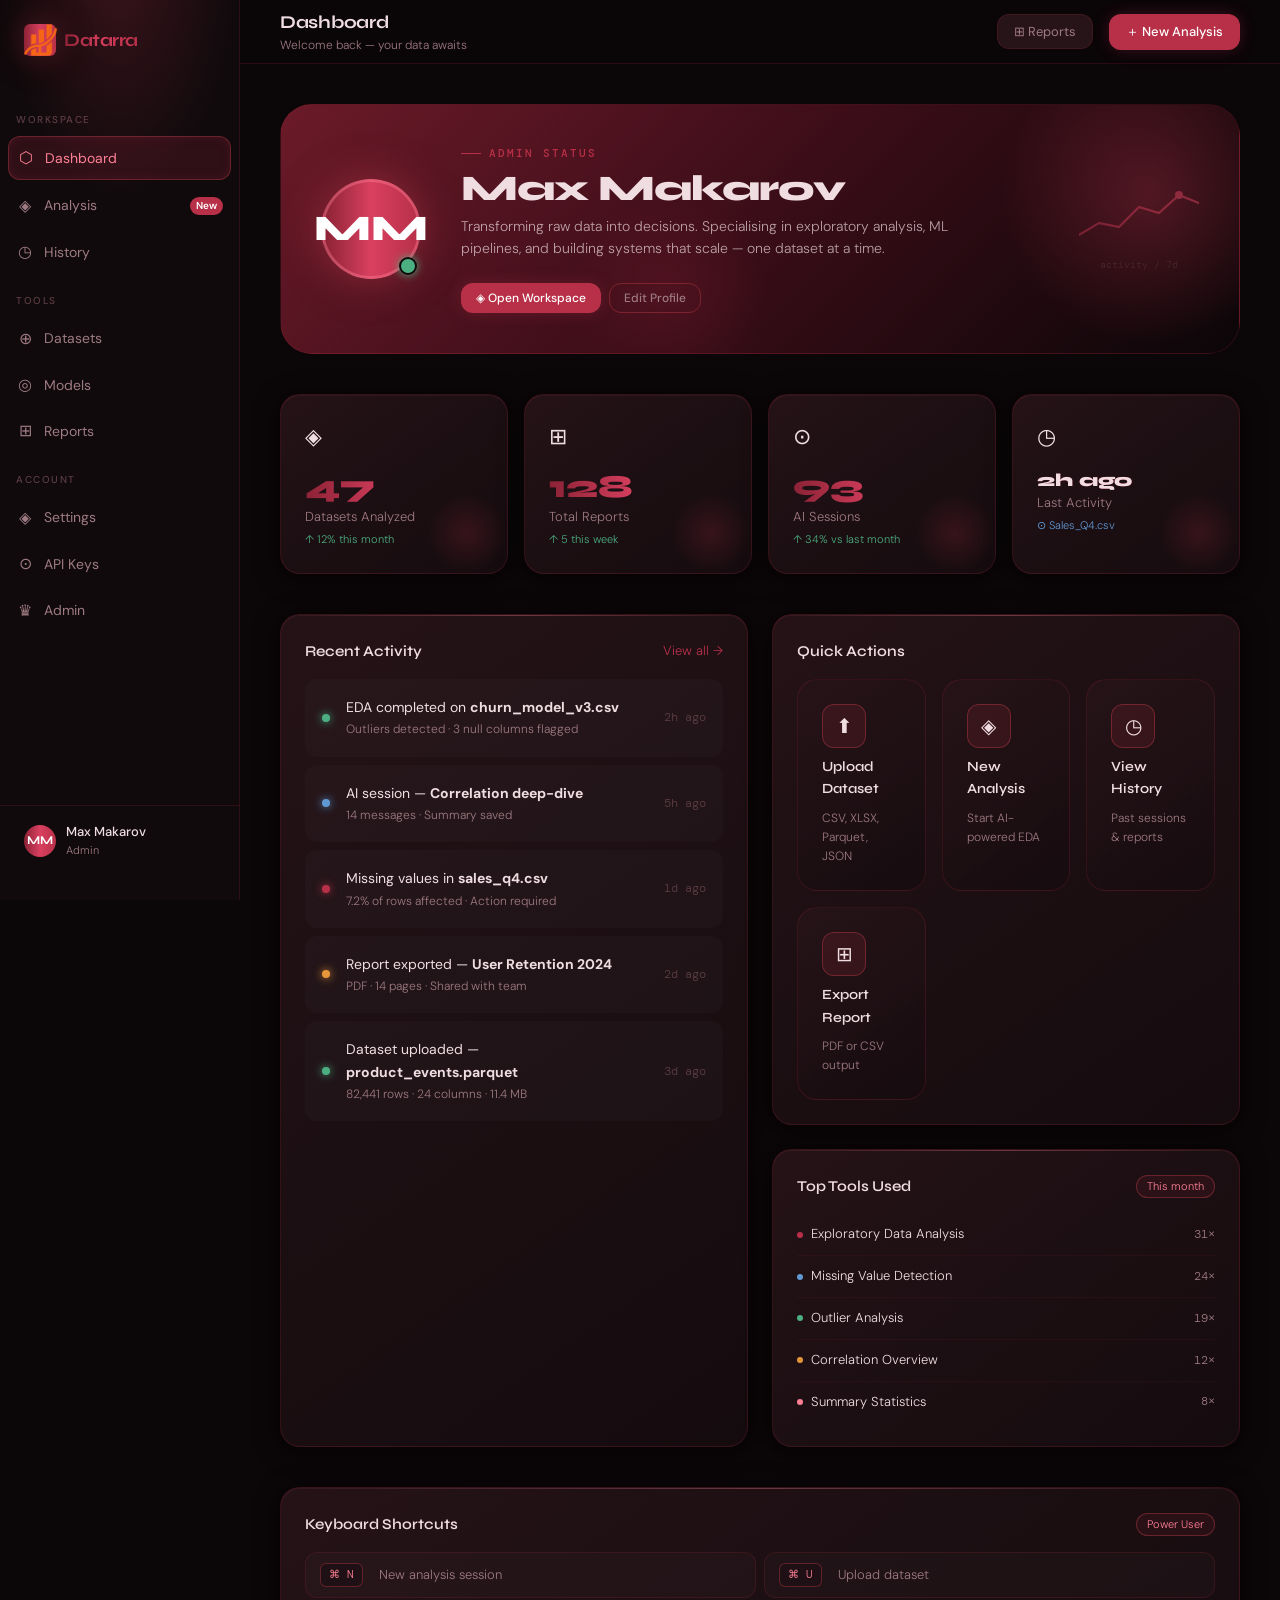
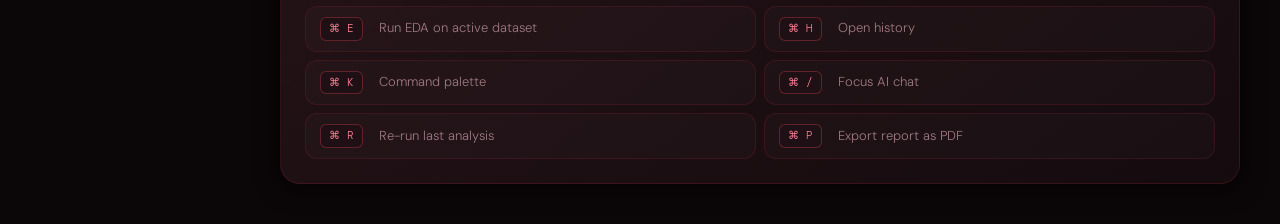
==== frontend/pages/index.html @ bb078121 "Initial MVP version, including dataset history integration" ====
<!DOCTYPE html>
<html lang="en">
<head>
  <meta charset="UTF-8" />
  <meta name="viewport" content="width=device-width, initial-scale=1.0" />
  <title>Datarra — Dashboard</title>
  <link rel="stylesheet" href="../css/style.css"/>
  <style>
    /* Page-specific */
    .hotkeys-grid {
      display: grid;
      grid-template-columns: repeat(2, 1fr);
      gap: var(--sp-sm);
    }
    .hotkey-item {
      display: flex;
      align-items: center;
      gap: var(--sp-md);
      padding: 10px 14px;
      border-radius: var(--r-md);
      background: rgba(255,255,255,0.02);
      border: 1px solid var(--clr-border);
      transition: all var(--dur-mid) var(--ease-out);
      cursor: pointer;
    }
    .hotkey-item:hover {
      background: rgba(180,48,72,0.08);
      border-color: var(--clr-border-hi);
    }
    .hotkey-key {
      background: var(--clr-raised);
      border: 1px solid var(--clr-border-hi);
      border-radius: var(--r-sm);
      padding: 2px 8px;
      font-family: var(--font-mono);
      font-size: 11px;
      color: var(--clr-spark);
      white-space: nowrap;
      flex-shrink: 0;
    }
    .hotkey-label { font-size: 13px; color: var(--clr-text-dim); }

    .tool-row {
      display: flex;
      align-items: center;
      gap: var(--sp-sm);
      padding: 10px 0;
      border-bottom: 1px solid rgba(180,48,72,0.08);
    }
    .tool-row:last-child { border-bottom: none; }
    .tool-dot {
      width: 6px; height: 6px;
      border-radius: var(--r-full);
      background: var(--clr-cherry);
      flex-shrink: 0;
    }
    .tool-name { font-size: 13px; color: var(--clr-text); flex: 1; }
    .tool-count { font-family: var(--font-mono); font-size: 12px; color: var(--clr-text-dim); }
  </style>
</head>
<body>
<div class="app-shell">

  <!-- SIDEBAR -->
  <aside class="sidebar">
    <div class="sidebar-logo">
      <div class="logo-mark"><img src="../assets/logo.png" alt="Description of the image" width="50" height="50"></div>
      <span class="logo-text">Datarra</span>
    </div>

    <nav class="sidebar-nav">
      <span class="nav-section-label">Workspace</span>

      <a href="index.html" class="nav-link active">
        <span class="nav-icon">⬡</span> Dashboard
      </a>
      <a href="analysis.html" class="nav-link">
        <span class="nav-icon">◈</span> Analysis
        <span class="nav-badge">New</span>
      </a>
      <a href="history.html" class="nav-link">
        <span class="nav-icon">◷</span> History
      </a>

      <span class="nav-section-label">Tools</span>

      <a href="#" class="nav-link">
        <span class="nav-icon">⊕</span> Datasets
      </a>
      <a href="#" class="nav-link">
        <span class="nav-icon">◎</span> Models
      </a>
      <a href="#" class="nav-link">
        <span class="nav-icon">⊞</span> Reports
      </a>

      <span class="nav-section-label">Account</span>

      <a href="#" class="nav-link">
        <span class="nav-icon">◈</span> Settings
      </a>
      <a href="#" class="nav-link">
        <span class="nav-icon">⊙</span> API Keys
      </a>
      <a href="admin.html" class="nav-link">
        <span class="nav-icon">♛</span> Admin
      </a>
    </nav>

    <div class="sidebar-footer">
      <div class="sidebar-user">
        <div class="sidebar-avatar">MM</div>
        <div class="sidebar-user-info">
          <div class="sidebar-user-name">Max Makarov</div>
          <div class="sidebar-user-role">Admin</div>
        </div>
      </div>
    </div>
  </aside>

  <!-- MAIN -->
  <main class="main">
    <!-- TOPBAR -->
    <div class="topbar">
      <div class="topbar-left">
        <span class="topbar-title">Dashboard</span>
        <span class="topbar-sub">Welcome back — your data awaits</span>
      </div>
      <div class="topbar-right">
        <button class="topbar-btn" onclick="window.location.href='history.html'">⊞ Reports</button>
        <button class="topbar-btn btn-primary" onclick="window.location.href='analysis.html'">＋ New Analysis</button>
      </div>
    </div>

    <!-- PAGE CONTENT -->
    <div class="page-content">

      <!-- PROFILE HERO -->
      <div class="profile-hero animate-up">
        <div class="profile-avatar-wrap">
          <div class="profile-avatar">MM</div>
          <div class="profile-status"></div>
        </div>
        <div class="profile-info">
          <div class="hero-tag">Admin status</div>
          <h1 class="profile-name">Max Makarov</h1>
          <p class="profile-bio">
            Transforming raw data into decisions. Specialising in exploratory analysis, ML pipelines, and building systems that scale — one dataset at a time.
          </p>
          <div class="profile-actions">
            <button class="btn btn-solid btn-sm" onclick="window.location.href='analysis.html'">◈ Open Workspace</button>
            <button class="btn btn-outline btn-sm">Edit Profile</button>
          </div>
        </div>

        <!-- Decorative sparkline -->
        <div style="margin-left:auto;opacity:0.5;z-index:1;">
          <svg width="120" height="60" viewBox="0 0 120 60" fill="none">
            <polyline points="0,50 20,38 40,42 60,22 80,28 100,10 120,18" stroke="#d94060" stroke-width="2" fill="none" stroke-linecap="round" stroke-linejoin="round"/>
            <polyline points="0,50 20,38 40,42 60,22 80,28 100,10 120,18" stroke="url(#sg)" stroke-width="2" fill="none" stroke-linecap="round" stroke-linejoin="round" opacity="0.4"/>
            <circle cx="100" cy="10" r="4" fill="#d94060"/>
            <defs>
              <linearGradient id="sg" x1="0" y1="0" x2="120" y2="0" gradientUnits="userSpaceOnUse">
                <stop offset="0%" stop-color="#8b2235"/>
                <stop offset="100%" stop-color="#d94060"/>
              </linearGradient>
            </defs>
          </svg>
          <div style="font-family:var(--font-mono);font-size:10px;color:var(--clr-text-ghost);text-align:center;margin-top:4px;">activity / 7d</div>
        </div>
      </div>

      <!-- STATS GRID -->
      <div class="stats-grid animate-up animate-up-1">
        <div class="stat-card">
          <span class="stat-icon">◈</span>
          <div class="stat-value" id="stat-datasets">0</div>
          <div class="stat-label">Datasets Analyzed</div>
          <div class="stat-change">↑ 12% this month</div>
        </div>
        <div class="stat-card">
          <span class="stat-icon">⊞</span>
          <div class="stat-value" id="stat-reports">0</div>
          <div class="stat-label">Total Reports</div>
          <div class="stat-change">↑ 5 this week</div>
        </div>
        <div class="stat-card">
          <span class="stat-icon">⊙</span>
          <div class="stat-value" id="stat-sessions">0</div>
          <div class="stat-label">AI Sessions</div>
          <div class="stat-change">↑ 34% vs last month</div>
        </div>
        <div class="stat-card">
          <span class="stat-icon">◷</span>
          <div class="stat-value" style="-webkit-text-fill-color:var(--clr-text);font-size:18px;margin-top:8px;">2h ago</div>
          <div class="stat-label">Last Activity</div>
          <div class="stat-change" style="color:var(--clr-info);">⊙ Sales_Q4.csv</div>
        </div>
      </div>

      <!-- MIDDLE ROW -->
      <div class="grid-2 animate-up animate-up-2">

        <!-- RECENT ACTIVITY -->
        <div class="card">
          <div class="card-header">
            <h2 class="card-title">Recent Activity</h2>
            <a href="history.html" class="section-link">View all →</a>
          </div>
          <div class="activity-list">
            <div class="activity-item">
              <div class="activity-dot dot-green"></div>
              <div class="activity-content">
                <div class="activity-title">EDA completed on <strong>churn_model_v3.csv</strong></div>
                <div class="activity-meta">Outliers detected · 3 null columns flagged</div>
              </div>
              <span class="activity-time">2h ago</span>
            </div>
            <div class="activity-item">
              <div class="activity-dot dot-blue"></div>
              <div class="activity-content">
                <div class="activity-title">AI session — <strong>Correlation deep-dive</strong></div>
                <div class="activity-meta">14 messages · Summary saved</div>
              </div>
              <span class="activity-time">5h ago</span>
            </div>
            <div class="activity-item">
              <div class="activity-dot dot-red"></div>
              <div class="activity-content">
                <div class="activity-title">Missing values in <strong>sales_q4.csv</strong></div>
                <div class="activity-meta">7.2% of rows affected · Action required</div>
              </div>
              <span class="activity-time">1d ago</span>
            </div>
            <div class="activity-item">
              <div class="activity-dot dot-warn"></div>
              <div class="activity-content">
                <div class="activity-title">Report exported — <strong>User Retention 2024</strong></div>
                <div class="activity-meta">PDF · 14 pages · Shared with team</div>
              </div>
              <span class="activity-time">2d ago</span>
            </div>
            <div class="activity-item">
              <div class="activity-dot dot-green"></div>
              <div class="activity-content">
                <div class="activity-title">Dataset uploaded — <strong>product_events.parquet</strong></div>
                <div class="activity-meta">82,441 rows · 24 columns · 11.4 MB</div>
              </div>
              <span class="activity-time">3d ago</span>
            </div>
          </div>
        </div>

        <!-- RIGHT COLUMN -->
        <div style="display:flex;flex-direction:column;gap:var(--sp-lg);">

          <!-- QUICK ACTIONS -->
          <div class="card">
            <div class="card-header">
              <h2 class="card-title">Quick Actions</h2>
            </div>
            <div class="quick-actions-grid">
              <a href="analysis.html" class="quick-action">
                <div class="qa-icon">⬆</div>
                <div class="qa-title">Upload Dataset</div>
                <div class="qa-desc">CSV, XLSX, Parquet, JSON</div>
              </a>
              <a href="analysis.html" class="quick-action">
                <div class="qa-icon">◈</div>
                <div class="qa-title">New Analysis</div>
                <div class="qa-desc">Start AI-powered EDA</div>
              </a>
              <a href="history.html" class="quick-action">
                <div class="qa-icon">◷</div>
                <div class="qa-title">View History</div>
                <div class="qa-desc">Past sessions & reports</div>
              </a>
              <a href="#" class="quick-action">
                <div class="qa-icon">⊞</div>
                <div class="qa-title">Export Report</div>
                <div class="qa-desc">PDF or CSV output</div>
              </a>
            </div>
          </div>

          <!-- FAVORITE TOOLS -->
          <div class="card">
            <div class="card-header">
              <h2 class="card-title">Top Tools Used</h2>
              <span class="card-badge">This month</span>
            </div>
            <div>
              <div class="tool-row">
                <div class="tool-dot" style="background:var(--clr-cherry)"></div>
                <span class="tool-name">Exploratory Data Analysis</span>
                <span class="tool-count">31×</span>
              </div>
              <div class="tool-row">
                <div class="tool-dot" style="background:var(--clr-info)"></div>
                <span class="tool-name">Missing Value Detection</span>
                <span class="tool-count">24×</span>
              </div>
              <div class="tool-row">
                <div class="tool-dot" style="background:var(--clr-success)"></div>
                <span class="tool-name">Outlier Analysis</span>
                <span class="tool-count">19×</span>
              </div>
              <div class="tool-row">
                <div class="tool-dot" style="background:var(--clr-warn)"></div>
                <span class="tool-name">Correlation Overview</span>
                <span class="tool-count">12×</span>
              </div>
              <div class="tool-row">
                <div class="tool-dot" style="background:var(--clr-spark)"></div>
                <span class="tool-name">Summary Statistics</span>
                <span class="tool-count">8×</span>
              </div>
            </div>
          </div>

        </div>
      </div>

      <!-- KEYBOARD SHORTCUTS -->
      <div class="card animate-up animate-up-3">
        <div class="card-header">
          <h2 class="card-title">Keyboard Shortcuts</h2>
          <span class="card-badge">Power User</span>
        </div>
        <div class="hotkeys-grid">
          <div class="hotkey-item"><span class="hotkey-key">⌘ N</span><span class="hotkey-label">New analysis session</span></div>
          <div class="hotkey-item"><span class="hotkey-key">⌘ U</span><span class="hotkey-label">Upload dataset</span></div>
          <div class="hotkey-item"><span class="hotkey-key">⌘ E</span><span class="hotkey-label">Run EDA on active dataset</span></div>
          <div class="hotkey-item"><span class="hotkey-key">⌘ H</span><span class="hotkey-label">Open history</span></div>
          <div class="hotkey-item"><span class="hotkey-key">⌘ K</span><span class="hotkey-label">Command palette</span></div>
          <div class="hotkey-item"><span class="hotkey-key">⌘ /</span><span class="hotkey-label">Focus AI chat</span></div>
          <div class="hotkey-item"><span class="hotkey-key">⌘ R</span><span class="hotkey-label">Re-run last analysis</span></div>
          <div class="hotkey-item"><span class="hotkey-key">⌘ P</span><span class="hotkey-label">Export report as PDF</span></div>
        </div>
      </div>

    </div><!-- .page-content -->
  </main>

</div><!-- .app-shell -->

<script src="../js/script.js"></script>
<script>
  // Animate stat counters on load
  const targets = { 'stat-datasets': 47, 'stat-reports': 128, 'stat-sessions': 93 };
  Object.entries(targets).forEach(([id, target]) => {
    animateCounter(document.getElementById(id), target, 1200);
  });
</script>
</body>
</html>
---- frontend/css/style.css ----
/* =============================================================
   DATABERRY — Global Design System
   Dark Cherry / Burgundy AI Platform
   ============================================================= */

/* ── FONTS ── */
@import url('https://fonts.googleapis.com/css2?family=Syne:wght@400;500;600;700;800&family=DM+Mono:ital,wght@0,300;0,400;0,500;1,300&family=DM+Sans:ital,opsz,wght@0,9..40,300;0,9..40,400;0,9..40,500;1,9..40,300&display=swap');

/* ── CSS VARIABLES ── */
:root {
  /* Core palette */
  --clr-void:        #0b0608;
  --clr-abyss:       #100a0c;
  --clr-surface:     #160c0f;
  --clr-raised:      #1e1014;
  --clr-glass:       #271419;
  --clr-border:      rgba(180, 40, 60, 0.18);
  --clr-border-hi:   rgba(220, 70, 80, 0.35);

  --clr-burgundy:    #6b1a28;
  --clr-wine:        #8b2235;
  --clr-cherry:      #b83048;
  --clr-red:         #d94060;
  --clr-blush:       #e8607a;
  --clr-spark:       #ff8096;

  --clr-text:        #f0dde2;
  --clr-text-dim:    #9e7a82;
  --clr-text-ghost:  #5c3d44;

  --clr-accent:      #c8394f;
  --clr-accent-glow: rgba(200, 57, 79, 0.4);

  --clr-success:     #4caf82;
  --clr-warn:        #e8963c;
  --clr-info:        #6098d4;

  /* Gradients */
  --grad-hero:    linear-gradient(135deg, #6b1a28 0%, #3a0d18 50%, #0b0608 100%);
  --grad-card:    linear-gradient(145deg, rgba(39, 20, 25, 0.9) 0%, rgba(22, 12, 15, 0.95) 100%);
  --grad-accent:  linear-gradient(90deg, #8b2235, #d94060, #b83048);
  --grad-shine:   linear-gradient(135deg, rgba(255,128,150,0.08) 0%, transparent 50%);

  /* Spacing */
  --sp-xs:  4px;
  --sp-sm:  8px;
  --sp-md:  16px;
  --sp-lg:  24px;
  --sp-xl:  40px;
  --sp-2xl: 64px;

  /* Radius */
  --r-sm:  6px;
  --r-md:  12px;
  --r-lg:  20px;
  --r-xl:  32px;
  --r-full: 9999px;

  /* Shadows */
  --sh-card:   0 4px 24px rgba(0,0,0,0.6), 0 1px 0 rgba(255,128,150,0.06) inset;
  --sh-hover:  0 8px 40px rgba(0,0,0,0.8), 0 0 0 1px var(--clr-border-hi), 0 0 20px rgba(180,48,72,0.15);
  --sh-glow:   0 0 30px rgba(200,57,79,0.3), 0 0 60px rgba(200,57,79,0.1);
  --sh-input:  0 0 0 2px var(--clr-accent-glow);

  /* Typography */
  --font-display: 'Syne', sans-serif;
  --font-body:    'DM Sans', sans-serif;
  --font-mono:    'DM Mono', monospace;

  /* Motion */
  --ease-out:   cubic-bezier(0.16, 1, 0.3, 1);
  --ease-in:    cubic-bezier(0.7, 0, 0.84, 0);
  --ease-back:  cubic-bezier(0.34, 1.56, 0.64, 1);
  --dur-fast:   120ms;
  --dur-mid:    250ms;
  --dur-slow:   450ms;

  /* Sidebar */
  --sidebar-w: 240px;
}

/* ── RESET & BASE ── */
*, *::before, *::after { box-sizing: border-box; margin: 0; padding: 0; }

html { font-size: 16px; scroll-behavior: smooth; }

body {
  background-color: var(--clr-void);
  color: var(--clr-text);
  font-family: var(--font-body);
  font-weight: 300;
  line-height: 1.6;
  min-height: 100vh;
  overflow-x: hidden;
  -webkit-font-smoothing: antialiased;
}

/* Scrollbar */
::-webkit-scrollbar { width: 6px; height: 6px; }
::-webkit-scrollbar-track { background: var(--clr-abyss); }
::-webkit-scrollbar-thumb { background: var(--clr-wine); border-radius: var(--r-full); }
::-webkit-scrollbar-thumb:hover { background: var(--clr-cherry); }

/* ── LAYOUT ── */
.app-shell {
  display: flex;
  min-height: 100vh;
}

/* ── SIDEBAR ── */
.sidebar {
  width: var(--sidebar-w);
  background: var(--clr-abyss);
  border-right: 1px solid var(--clr-border);
  display: flex;
  flex-direction: column;
  position: fixed;
  top: 0; left: 0; bottom: 0;
  z-index: 100;
  padding: var(--sp-lg) 0;
  overflow: hidden;
}

.sidebar::before {
  content: '';
  position: absolute;
  top: 0; left: 0; right: 0;
  height: 200px;
  background: radial-gradient(ellipse at 50% -20%, rgba(180,48,72,0.25) 0%, transparent 70%);
  pointer-events: none;
}

.sidebar-logo {
  padding: 0 var(--sp-lg) var(--sp-xl);
  display: flex;
  align-items: center;
  gap: var(--sp-sm);
}

.logo-mark {
  width: 32px; height: 32px;
  background: var(--grad-accent);
  border-radius: var(--r-sm);
  display: flex; align-items: center; justify-content: center;
  font-family: var(--font-display);
  font-weight: 800;
  font-size: 14px;
  color: white;
  box-shadow: var(--sh-glow);
  flex-shrink: 0;
}

.logo-text {
  font-family: var(--font-display);
  font-weight: 700;
  font-size: 18px;
  letter-spacing: -0.5px;
  background: var(--grad-accent);
  -webkit-background-clip: text;
  -webkit-text-fill-color: transparent;
}

.sidebar-nav {
  flex: 1;
  padding: 0 var(--sp-sm);
  display: flex;
  flex-direction: column;
  gap: var(--sp-xs);
}

.nav-section-label {
  font-size: 10px;
  font-weight: 500;
  letter-spacing: 1.5px;
  text-transform: uppercase;
  color: var(--clr-text-ghost);
  padding: var(--sp-md) var(--sp-sm) var(--sp-xs);
}

.nav-link {
  display: flex;
  align-items: center;
  gap: 10px;
  padding: 10px var(--sp-sm);
  border-radius: var(--r-md);
  color: var(--clr-text-dim);
  text-decoration: none;
  font-size: 14px;
  font-weight: 400;
  transition: all var(--dur-mid) var(--ease-out);
  position: relative;
  overflow: hidden;
}

.nav-link::before {
  content: '';
  position: absolute;
  inset: 0;
  background: var(--grad-shine);
  opacity: 0;
  transition: opacity var(--dur-mid);
}

.nav-link:hover {
  color: var(--clr-text);
  background: rgba(180,48,72,0.1);
}

.nav-link:hover::before { opacity: 1; }

.nav-link.active {
  background: rgba(180,48,72,0.18);
  color: var(--clr-spark);
  border: 1px solid var(--clr-border-hi);
  box-shadow: 0 0 12px rgba(180,48,72,0.15) inset;
}

.nav-link .nav-icon {
  width: 18px; height: 18px;
  display: flex; align-items: center; justify-content: center;
  font-size: 16px;
  flex-shrink: 0;
}

.nav-badge {
  margin-left: auto;
  background: var(--clr-cherry);
  color: white;
  font-size: 10px;
  font-weight: 600;
  padding: 1px 6px;
  border-radius: var(--r-full);
}

.sidebar-footer {
  padding: var(--sp-md) var(--sp-lg);
  border-top: 1px solid var(--clr-border);
}

.sidebar-user {
  display: flex;
  align-items: center;
  gap: 10px;
}

.sidebar-avatar {
  width: 32px; height: 32px;
  border-radius: var(--r-full);
  background: var(--grad-accent);
  display: flex; align-items: center; justify-content: center;
  font-family: var(--font-display);
  font-weight: 700;
  font-size: 12px;
  color: white;
  flex-shrink: 0;
}

.sidebar-user-info { flex: 1; min-width: 0; }
.sidebar-user-name { font-size: 13px; font-weight: 500; color: var(--clr-text); white-space: nowrap; overflow: hidden; text-overflow: ellipsis; }
.sidebar-user-role { font-size: 11px; color: var(--clr-text-dim); }

/* ── MAIN CONTENT ── */
.main {
  margin-left: var(--sidebar-w);
  flex: 1;
  display: flex;
  flex-direction: column;
  min-height: 100vh;
}

/* ── TOPBAR ── */
.topbar {
  height: 64px;
  display: flex;
  align-items: center;
  justify-content: space-between;
  padding: 0 var(--sp-xl);
  border-bottom: 1px solid var(--clr-border);
  background: rgba(10, 6, 8, 0.8);
  backdrop-filter: blur(20px);
  position: sticky;
  top: 0;
  z-index: 50;
}

.topbar-left { display: flex; flex-direction: column; }
.topbar-title {
  font-family: var(--font-display);
  font-weight: 700;
  font-size: 18px;
  letter-spacing: -0.3px;
}
.topbar-sub { font-size: 12px; color: var(--clr-text-dim); }

.topbar-right { display: flex; align-items: center; gap: var(--sp-md); }

.topbar-btn {
  display: flex; align-items: center; gap: var(--sp-sm);
  padding: 8px 16px;
  background: var(--clr-glass);
  border: 1px solid var(--clr-border);
  border-radius: var(--r-md);
  color: var(--clr-text-dim);
  font-size: 13px;
  cursor: pointer;
  transition: all var(--dur-mid) var(--ease-out);
  font-family: var(--font-body);
}
.topbar-btn:hover {
  color: var(--clr-text);
  border-color: var(--clr-border-hi);
  background: var(--clr-raised);
}

.btn-primary {
  background: var(--clr-cherry);
  border-color: transparent;
  color: white;
  font-weight: 500;
  box-shadow: 0 0 16px rgba(180,48,72,0.3);
}
.btn-primary:hover {
  background: var(--clr-red);
  box-shadow: var(--sh-glow);
  color: white;
  border-color: transparent;
}

/* ── PAGE CONTENT ── */
.page-content {
  flex: 1;
  padding: var(--sp-xl);
  display: flex;
  flex-direction: column;
  gap: var(--sp-xl);
}

/* ── CARDS ── */
.card {
  background: var(--grad-card);
  border: 1px solid var(--clr-border);
  border-radius: var(--r-lg);
  padding: var(--sp-lg);
  box-shadow: var(--sh-card);
  position: relative;
  overflow: hidden;
  transition: box-shadow var(--dur-mid) var(--ease-out), border-color var(--dur-mid);
}

.card::before {
  content: '';
  position: absolute;
  top: 0; left: 0; right: 0;
  height: 1px;
  background: linear-gradient(90deg, transparent, rgba(255,128,150,0.3), transparent);
}

.card:hover {
  box-shadow: var(--sh-hover);
  border-color: var(--clr-border-hi);
}

.card-glass {
  background: rgba(39, 20, 25, 0.5);
  backdrop-filter: blur(16px);
}

.card-header {
  display: flex;
  align-items: center;
  justify-content: space-between;
  margin-bottom: var(--sp-md);
}

.card-title {
  font-family: var(--font-display);
  font-weight: 600;
  font-size: 15px;
  color: var(--clr-text);
}

.card-badge {
  font-size: 11px;
  padding: 2px 10px;
  border-radius: var(--r-full);
  border: 1px solid var(--clr-border-hi);
  color: var(--clr-spark);
  background: rgba(180,48,72,0.1);
}

/* ── STAT CARDS ── */
.stats-grid {
  display: grid;
  grid-template-columns: repeat(4, 1fr);
  gap: var(--sp-md);
}

.stat-card {
  background: var(--grad-card);
  border: 1px solid var(--clr-border);
  border-radius: var(--r-lg);
  padding: var(--sp-lg);
  box-shadow: var(--sh-card);
  position: relative;
  overflow: hidden;
  transition: all var(--dur-mid) var(--ease-out);
  cursor: default;
}

.stat-card::after {
  content: '';
  position: absolute;
  bottom: 0; right: 0;
  width: 80px; height: 80px;
  background: radial-gradient(circle, rgba(180,48,72,0.2) 0%, transparent 70%);
  pointer-events: none;
}

.stat-card:hover {
  box-shadow: var(--sh-hover);
  border-color: var(--clr-border-hi);
  transform: translateY(-2px);
}

.stat-icon {
  font-size: 22px;
  margin-bottom: var(--sp-md);
  display: block;
}

.stat-value {
  font-family: var(--font-display);
  font-weight: 800;
  font-size: 32px;
  line-height: 1;
  margin-bottom: var(--sp-xs);
  background: var(--grad-accent);
  -webkit-background-clip: text;
  -webkit-text-fill-color: transparent;
}

.stat-label {
  font-size: 13px;
  color: var(--clr-text-dim);
}

.stat-change {
  font-size: 11px;
  color: var(--clr-success);
  margin-top: var(--sp-xs);
  display: flex;
  align-items: center;
  gap: 4px;
}

/* ── SECTION HEADERS ── */
.section-header {
  display: flex;
  align-items: center;
  justify-content: space-between;
  margin-bottom: var(--sp-lg);
}

.section-title {
  font-family: var(--font-display);
  font-weight: 700;
  font-size: 20px;
  letter-spacing: -0.3px;
}

.section-link {
  font-size: 13px;
  color: var(--clr-cherry);
  text-decoration: none;
  display: flex;
  align-items: center;
  gap: 4px;
  transition: color var(--dur-fast);
}
.section-link:hover { color: var(--clr-spark); }

/* ── ACTIVITY LIST ── */
.activity-list { display: flex; flex-direction: column; gap: var(--sp-sm); }

.activity-item {
  display: flex;
  align-items: center;
  gap: var(--sp-md);
  padding: var(--sp-md);
  border-radius: var(--r-md);
  background: rgba(255,255,255,0.02);
  border: 1px solid transparent;
  transition: all var(--dur-mid) var(--ease-out);
  cursor: pointer;
}

.activity-item:hover {
  background: rgba(180,48,72,0.08);
  border-color: var(--clr-border);
}

.activity-dot {
  width: 8px; height: 8px;
  border-radius: var(--r-full);
  flex-shrink: 0;
}

.dot-green { background: var(--clr-success); box-shadow: 0 0 8px var(--clr-success); }
.dot-red   { background: var(--clr-cherry);  box-shadow: 0 0 8px var(--clr-cherry); }
.dot-blue  { background: var(--clr-info);    box-shadow: 0 0 8px var(--clr-info); }
.dot-warn  { background: var(--clr-warn);    box-shadow: 0 0 8px var(--clr-warn); }

.activity-content { flex: 1; }
.activity-title { font-size: 14px; font-weight: 400; color: var(--clr-text); }
.activity-meta  { font-size: 12px; color: var(--clr-text-dim); margin-top: 2px; }
.activity-time  { font-size: 12px; color: var(--clr-text-ghost); font-family: var(--font-mono); flex-shrink: 0; }

/* ── QUICK ACTIONS ── */
.quick-actions-grid {
  display: grid;
  grid-template-columns: repeat(3, 1fr);
  gap: var(--sp-md);
}

.quick-action {
  background: var(--grad-card);
  border: 1px solid var(--clr-border);
  border-radius: var(--r-lg);
  padding: var(--sp-lg);
  display: flex;
  flex-direction: column;
  align-items: flex-start;
  gap: var(--sp-sm);
  cursor: pointer;
  transition: all var(--dur-mid) var(--ease-out);
  text-decoration: none;
  color: inherit;
  position: relative;
  overflow: hidden;
}

.quick-action::before {
  content: '';
  position: absolute;
  inset: 0;
  background: var(--grad-shine);
  opacity: 0;
  transition: opacity var(--dur-mid);
}

.quick-action:hover {
  box-shadow: var(--sh-hover);
  border-color: var(--clr-border-hi);
  transform: translateY(-3px);
}

.quick-action:hover::before { opacity: 1; }

.qa-icon {
  width: 44px; height: 44px;
  background: rgba(180,48,72,0.15);
  border: 1px solid var(--clr-border-hi);
  border-radius: var(--r-md);
  display: flex; align-items: center; justify-content: center;
  font-size: 20px;
}

.qa-title { font-family: var(--font-display); font-weight: 600; font-size: 14px; color: var(--clr-text); }
.qa-desc  { font-size: 12px; color: var(--clr-text-dim); }

/* ── PROFILE CARD ── */
.profile-hero {
  background: var(--grad-hero);
  border-radius: var(--r-xl);
  padding: var(--sp-xl);
  position: relative;
  overflow: hidden;
  border: 1px solid var(--clr-border);
  display: flex;
  align-items: center;
  gap: var(--sp-xl);
}

.profile-hero::before {
  content: '';
  position: absolute;
  top: -60px; right: -60px;
  width: 300px; height: 300px;
  background: radial-gradient(circle, rgba(200,57,79,0.3) 0%, transparent 70%);
  pointer-events: none;
}

.profile-hero::after {
  content: '';
  position: absolute;
  bottom: -40px; left: 30%;
  width: 200px; height: 200px;
  background: radial-gradient(circle, rgba(107,26,40,0.4) 0%, transparent 70%);
  pointer-events: none;
}

.profile-avatar-wrap {
  position: relative;
  flex-shrink: 0;
  z-index: 1;
}

.profile-avatar {
  width: 100px; height: 100px;
  border-radius: var(--r-full);
  background: var(--grad-accent);
  display: flex; align-items: center; justify-content: center;
  font-family: var(--font-display);
  font-weight: 800;
  font-size: 36px;
  color: white;
  border: 3px solid rgba(255,128,150,0.4);
  box-shadow: 0 0 40px rgba(200,57,79,0.5);
}

.profile-status {
  position: absolute;
  bottom: 4px; right: 4px;
  width: 18px; height: 18px;
  background: var(--clr-success);
  border-radius: var(--r-full);
  border: 2px solid var(--clr-abyss);
  box-shadow: 0 0 8px var(--clr-success);
}

.profile-info { z-index: 1; }
.profile-role-badge {
  display: inline-flex;
  align-items: center;
  gap: var(--sp-xs);
  background: rgba(180,48,72,0.2);
  border: 1px solid var(--clr-border-hi);
  border-radius: var(--r-full);
  padding: 3px 12px;
  font-size: 11px;
  font-weight: 500;
  color: var(--clr-spark);
  letter-spacing: 0.5px;
  margin-bottom: var(--sp-sm);
}

.profile-name {
  font-family: var(--font-display);
  font-weight: 800;
  font-size: 36px;
  letter-spacing: -1px;
  line-height: 1;
  margin-bottom: var(--sp-sm);
}

.profile-bio { font-size: 14px; color: rgba(240,221,226,0.7); max-width: 500px; }

.profile-actions { margin-top: var(--sp-lg); display: flex; gap: var(--sp-sm); }

/* ── HERO TAGLINE ── */
.hero-tag {
  font-size: 11px;
  font-weight: 500;
  letter-spacing: 2px;
  text-transform: uppercase;
  color: var(--clr-cherry);
  font-family: var(--font-mono);
  margin-bottom: var(--sp-sm);
  display: flex;
  align-items: center;
  gap: var(--sp-sm);
}

.hero-tag::before {
  content: '';
  width: 20px; height: 1px;
  background: var(--clr-cherry);
}

/* ── FORMS & INPUTS ── */
.input {
  width: 100%;
  background: var(--clr-raised);
  border: 1px solid var(--clr-border);
  border-radius: var(--r-md);
  color: var(--clr-text);
  font-family: var(--font-body);
  font-size: 14px;
  padding: 10px 14px;
  outline: none;
  transition: all var(--dur-mid) var(--ease-out);
}

.input:focus {
  border-color: var(--clr-cherry);
  box-shadow: var(--sh-input);
}

.input::placeholder { color: var(--clr-text-ghost); }

/* ── TAGS / CHIPS ── */
.chip {
  display: inline-flex;
  align-items: center;
  gap: 4px;
  padding: 4px 10px;
  border-radius: var(--r-full);
  font-size: 11px;
  font-weight: 500;
}

.chip-success { background: rgba(76,175,130,0.15); color: var(--clr-success); border: 1px solid rgba(76,175,130,0.3); }
.chip-warn    { background: rgba(232,150,60,0.15);  color: var(--clr-warn);    border: 1px solid rgba(232,150,60,0.3); }
.chip-info    { background: rgba(96,152,212,0.15);  color: var(--clr-info);    border: 1px solid rgba(96,152,212,0.3); }
.chip-cherry  { background: rgba(180,48,72,0.15);   color: var(--clr-spark);   border: 1px solid var(--clr-border-hi); }

/* ── TABLE ── */
.data-table {
  width: 100%;
  border-collapse: collapse;
  font-size: 13px;
}

.data-table th {
  text-align: left;
  padding: 10px 14px;
  font-family: var(--font-display);
  font-weight: 600;
  font-size: 11px;
  letter-spacing: 0.8px;
  text-transform: uppercase;
  color: var(--clr-text-dim);
  border-bottom: 1px solid var(--clr-border);
}

.data-table td {
  padding: 12px 14px;
  border-bottom: 1px solid rgba(180,48,72,0.08);
  color: var(--clr-text);
  transition: background var(--dur-fast);
}

.data-table tr:hover td {
  background: rgba(180,48,72,0.05);
}

.data-table tr:last-child td { border-bottom: none; }

/* ── BUTTONS ── */
.btn {
  display: inline-flex;
  align-items: center;
  gap: var(--sp-sm);
  padding: 9px 18px;
  border-radius: var(--r-md);
  font-family: var(--font-body);
  font-size: 13px;
  font-weight: 500;
  cursor: pointer;
  border: 1px solid transparent;
  transition: all var(--dur-mid) var(--ease-out);
  text-decoration: none;
  white-space: nowrap;
}

.btn-sm { padding: 6px 14px; font-size: 12px; }
.btn-lg { padding: 12px 24px; font-size: 15px; }

.btn-solid {
  background: var(--clr-cherry);
  color: white;
  box-shadow: 0 0 16px rgba(180,48,72,0.3);
}
.btn-solid:hover {
  background: var(--clr-red);
  box-shadow: var(--sh-glow);
  transform: translateY(-1px);
}

.btn-outline {
  background: transparent;
  border-color: var(--clr-border-hi);
  color: var(--clr-text-dim);
}
.btn-outline:hover {
  background: rgba(180,48,72,0.1);
  color: var(--clr-text);
  border-color: var(--clr-cherry);
}

.btn-ghost {
  background: transparent;
  color: var(--clr-text-dim);
}
.btn-ghost:hover {
  background: rgba(180,48,72,0.08);
  color: var(--clr-text);
}

.btn-danger {
  background: transparent;
  border-color: rgba(200,57,79,0.3);
  color: var(--clr-cherry);
}
.btn-danger:hover {
  background: rgba(200,57,79,0.15);
  border-color: var(--clr-cherry);
}

.btn:active { transform: scale(0.97); }

/* ── GRID LAYOUTS ── */
.grid-2 { display: grid; grid-template-columns: 1fr 1fr; gap: var(--sp-lg); }
.grid-3 { display: grid; grid-template-columns: 1fr 1fr 1fr; gap: var(--sp-md); }

/* ── SEPARATOR ── */
.sep {
  height: 1px;
  background: linear-gradient(90deg, transparent, var(--clr-border), transparent);
  margin: var(--sp-lg) 0;
}

/* ── PULSE ANIMATION ── */
@keyframes pulse-glow {
  0%, 100% { box-shadow: 0 0 4px rgba(200,57,79,0.4); }
  50%       { box-shadow: 0 0 12px rgba(200,57,79,0.8); }
}

@keyframes slide-up {
  from { opacity: 0; transform: translateY(16px); }
  to   { opacity: 1; transform: translateY(0); }
}

@keyframes fade-in {
  from { opacity: 0; }
  to   { opacity: 1; }
}

@keyframes spin {
  to { transform: rotate(360deg); }
}

@keyframes shimmer {
  0%   { background-position: -200% 0; }
  100% { background-position: 200% 0; }
}

.animate-up { animation: slide-up var(--dur-slow) var(--ease-out) both; }
.animate-up-1 { animation-delay: 60ms; }
.animate-up-2 { animation-delay: 120ms; }
.animate-up-3 { animation-delay: 180ms; }
.animate-up-4 { animation-delay: 240ms; }

/* ── LOADING SKELETON ── */
.skeleton {
  background: linear-gradient(90deg, var(--clr-glass) 25%, var(--clr-raised) 50%, var(--clr-glass) 75%);
  background-size: 200% 100%;
  animation: shimmer 1.5s infinite;
  border-radius: var(--r-sm);
}

/* ── MONO TEXT ── */
.mono { font-family: var(--font-mono); }

/* ── ACCENT TEXT ── */
.text-accent {
  background: var(--grad-accent);
  -webkit-background-clip: text;
  -webkit-text-fill-color: transparent;
}

/* ── PROGRESS BAR ── */
.progress-bar {
  height: 4px;
  background: var(--clr-raised);
  border-radius: var(--r-full);
  overflow: hidden;
}

.progress-fill {
  height: 100%;
  background: var(--grad-accent);
  border-radius: var(--r-full);
  transition: width 0.8s var(--ease-out);
}

/* ── TOOLTIP ── */
[data-tip] { position: relative; }
[data-tip]:hover::after {
  content: attr(data-tip);
  position: absolute;
  bottom: calc(100% + 6px);
  left: 50%;
  transform: translateX(-50%);
  background: var(--clr-raised);
  border: 1px solid var(--clr-border);
  border-radius: var(--r-sm);
  padding: 4px 10px;
  font-size: 11px;
  white-space: nowrap;
  pointer-events: none;
  z-index: 200;
}

/* ── RESPONSIVE ── */
@media (max-width: 1200px) {
  .stats-grid { grid-template-columns: repeat(2, 1fr); }
  .quick-actions-grid { grid-template-columns: repeat(2, 1fr); }
}

@media (max-width: 900px) {
  :root { --sidebar-w: 0px; }
  .sidebar { display: none; }
  .main { margin-left: 0; }
  .page-content { padding: var(--sp-lg); }
  .profile-hero { flex-direction: column; }
  .grid-2 { grid-template-columns: 1fr; }
}

@media (max-width: 600px) {
  .stats-grid { grid-template-columns: 1fr 1fr; }
  .topbar { padding: 0 var(--sp-lg); }
  .page-content { padding: var(--sp-md); }
}
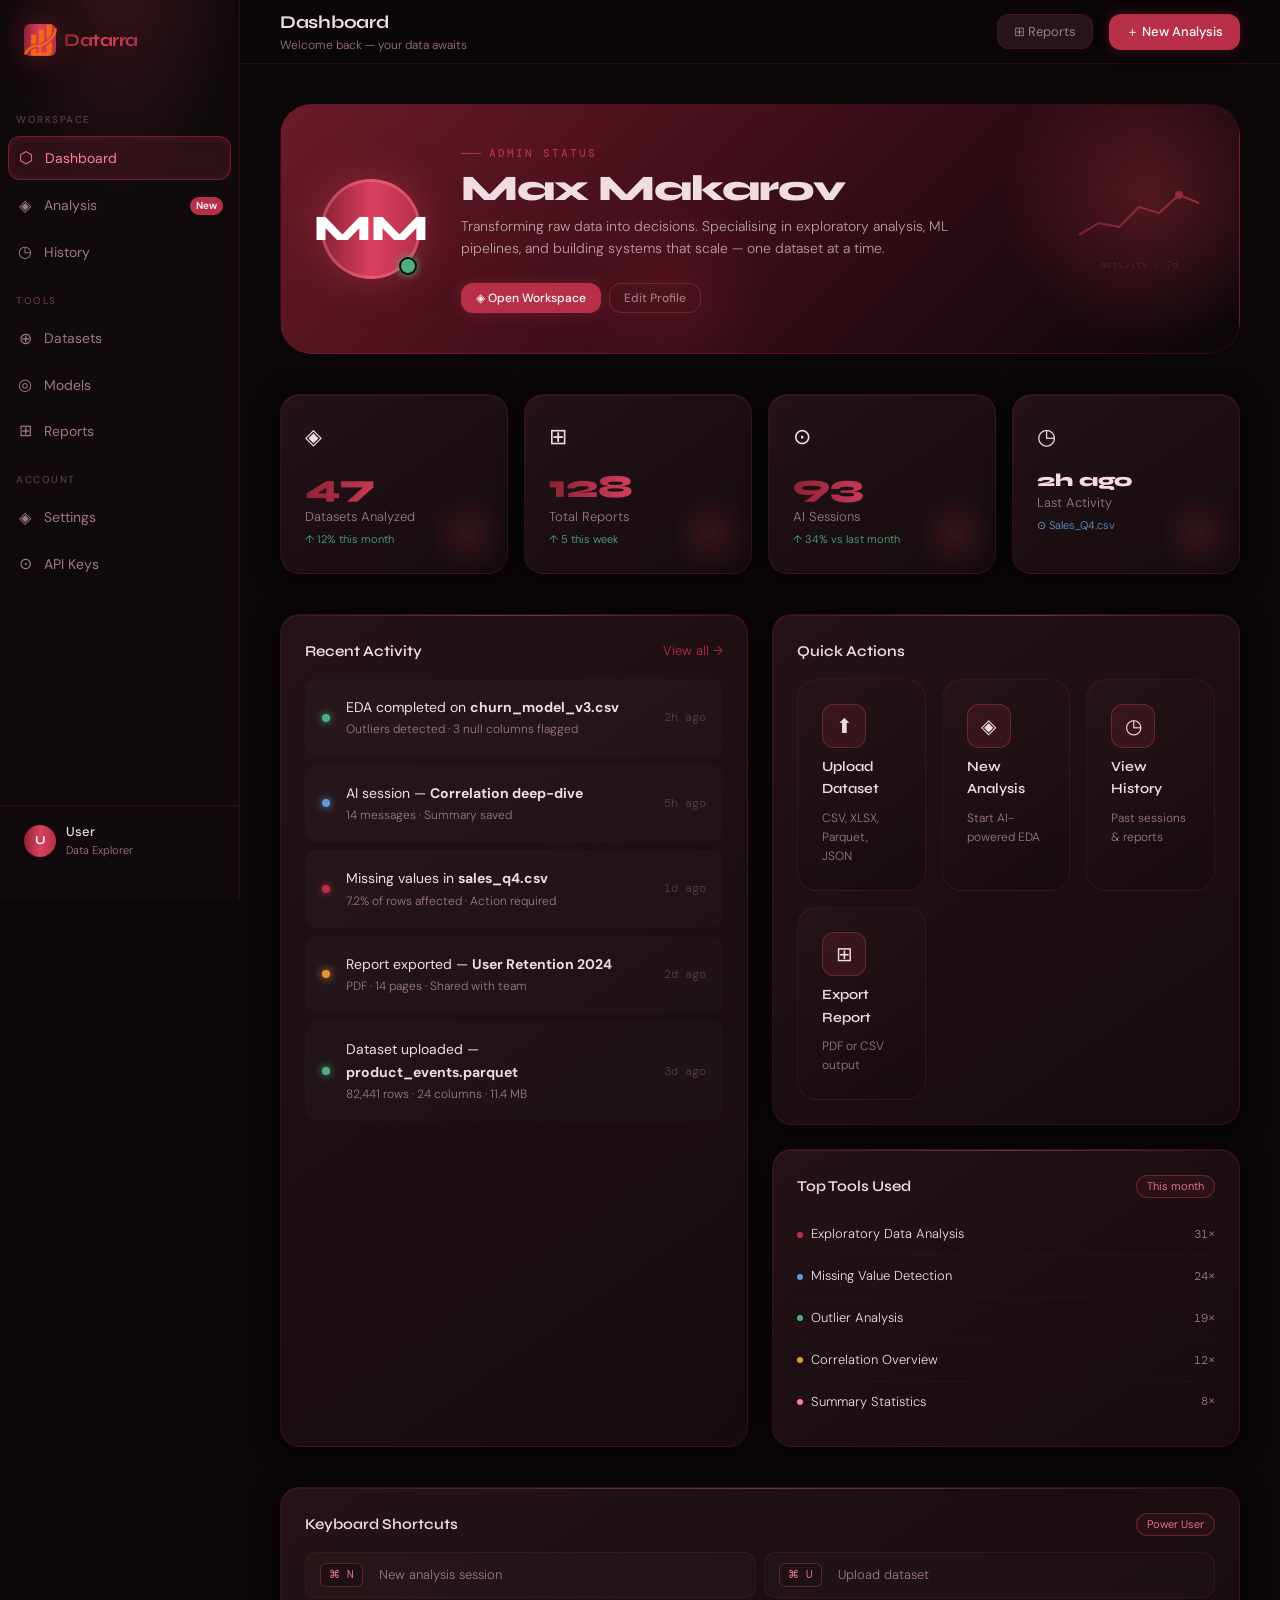
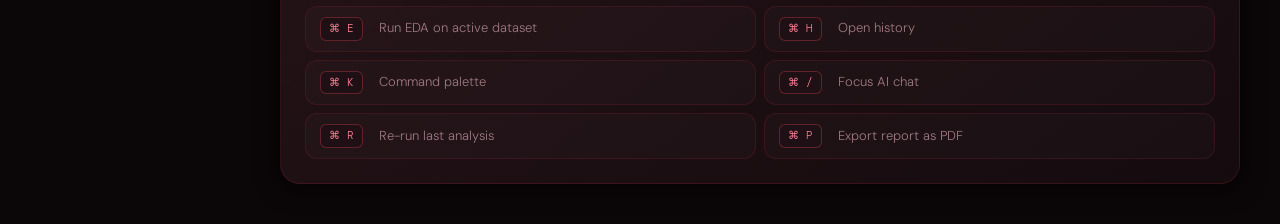
==== commit 6199e5ce: "Build auth system and connect analysis workflow to backend datasets" ====
--- a/frontend/pages/index.html
+++ b/frontend/pages/index.html
@@ -96,23 +96,20 @@
 
       <span class="nav-section-label">Account</span>
 
-      <a href="#" class="nav-link">
+      <a href="profile.html" class="nav-link">
         <span class="nav-icon">◈</span> Settings
       </a>
       <a href="#" class="nav-link">
         <span class="nav-icon">⊙</span> API Keys
       </a>
-      <a href="admin.html" class="nav-link">
-        <span class="nav-icon">♛</span> Admin
-      </a>
     </nav>
 
     <div class="sidebar-footer">
       <div class="sidebar-user">
-        <div class="sidebar-avatar">MM</div>
+        <div class="sidebar-avatar" data-user-initials>U</div>
         <div class="sidebar-user-info">
-          <div class="sidebar-user-name">Max Makarov</div>
-          <div class="sidebar-user-role">Admin</div>
+          <div class="sidebar-user-name" data-user-name>User</div>
+          <div class="sidebar-user-role" data-user-role>Data Explorer</div>
         </div>
       </div>
     </div>
@@ -343,9 +340,10 @@
   </main>
 
 </div><!-- .app-shell -->
-
+<script src="../js/config.js"></script>
 <script src="../js/script.js"></script>
 <script>
+  updateUserUI();
   // Animate stat counters on load
   const targets = { 'stat-datasets': 47, 'stat-reports': 128, 'stat-sessions': 93 };
   Object.entries(targets).forEach(([id, target]) => {
